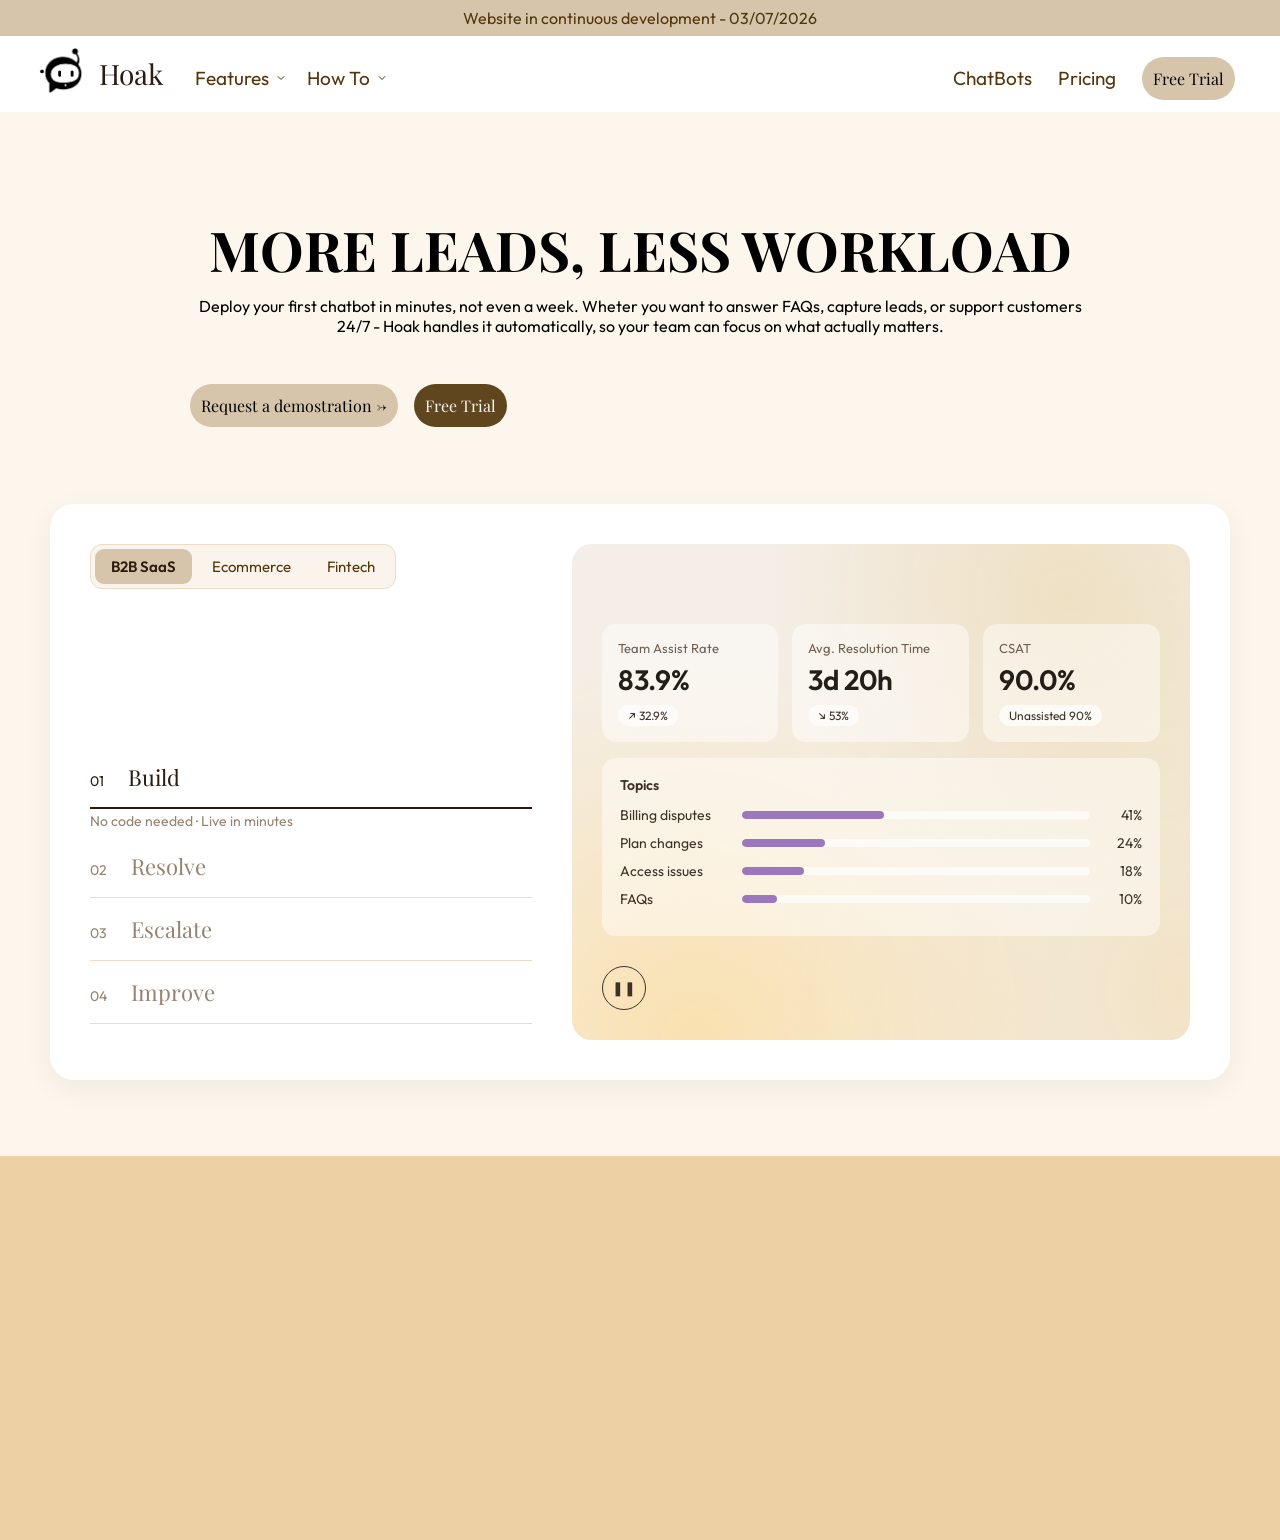
==== index.html @ 3d715a5d "Commit para ver si es posible visualizar mi page" ====
<!DOCTYPE html>
<html lang="en">

<head>
    <meta charset="UTF-8">
    <meta name="viewport" content="width=device-width, initial-scale=1.0">
    <link rel="stylesheet" href="./indexorlakalike.css" type="text/css">
    <title>Prueba</title>
    <link rel="preconnect" href="https://fonts.googleapis.com">
    <link rel="preconnect" href="https://fonts.gstatic.com" crossorigin>
    <link href="https://fonts.googleapis.com/css2?family=Outfit:wght@100..900&display=swap" rel="stylesheet">
    <link rel="preconnect" href="https://fonts.googleapis.com">
    <link rel="preconnect" href="https://fonts.gstatic.com" crossorigin>
    <link href="https://fonts.googleapis.com/css2?family=Inter+Tight:ital,wght@0,100..900;1,100..900&display=swap"
        rel="stylesheet">
    <link rel="preconnect" href="https://fonts.googleapis.com">
    <link rel="preconnect" href="https://fonts.gstatic.com" crossorigin>
    <link href="https://fonts.googleapis.com/css2?family=Playfair+Display:ital,wght@0,400..900;1,400..900&display=swap"
        rel="stylesheet">

    <link rel="preconnect" href="https://fonts.googleapis.com">
    <link rel="preconnect" href="https://fonts.gstatic.com" crossorigin>
    <link
        href="https://fonts.googleapis.com/css2?family=Outfit:wght@100..900&family=Playfair+Display:ital,wght@0,400..900&display=swap"
        rel="stylesheet">
</head>

<body>
    <section class="informative">
        <div class="divInformative">
            Website in continuous development - 03/07/2026
        </div>
    </section>
    <header>
        <nav>
            <div class="structureNav">
                <a href="indexorlakalike.html"><img src="../imagenesTesteo2/hoak.png" alt="WebLogo" class="logo"></a>
                <div class="hoak">Hoak</div>
                <div class="desplegables">
                    <div class="features">
                        Features
                        <svg width="12" height="12" viewBox="0 0 24 24" fill="none">
                            <path d="M6 9l6 6 6-6" stroke="currentColor" stroke-width="2" stroke-linecap="round"
                                stroke-linejoin="round" />
                        </svg>
                        <div class="desplegable">
                            <a href="#">Overview</a>
                            <a href="#">Customization</a>
                            <a href="#">Automation</a>
                            <a href="#">Reporting</a>
                            <a href="#">Searchable Transcripts</a>
                        </div>
                    </div>

                    <div class="features">
                        How To
                        <svg width="12" height="12" viewBox="0 0 24 24" fill="none">
                            <path d="M6 9l6 6 6-6" stroke="currentColor" stroke-width="2" stroke-linecap="round"
                                stroke-linejoin="round" />
                        </svg>
                        <div class="desplegable">
                            <a href="#">Getting Started</a>
                            <a href="#">Tutorials</a>
                            <a href="#">FAQ</a>
                        </div>

                    </div>

                    <div class="features right">ChatBots
                        <div class="pricing">Pricing</div>
                        <button class="boton">Free Trial</button>
                    </div>

                </div>

                </div>
        </nav>
    </header>

    <main>
        <div class="eslogan">
            <h4>MORE LEADS,
                LESS WORKLOAD
            </h4>
            <div class="subEslogan">
                Deploy your first chatbot in minutes, not even a week.
                Wheter you want to answer FAQs, capture leads, or support customers 24/7 - Hoak handles it
                automatically,
                so your team can focus on what actually matters.
            </div>
            <div class="divDemo">
                <button class="botonDemo">Request a demostration →</button>
                <button class="botonFT">Free Trial</button>
            </div>
        </div>
        
        <!--SEPARATION-->

        <section class="showcase">

            <!-- ============ COLUMNA IZQUIERDA ============ -->
            <div class="showcase-left">

                <!-- Pestañas de industria -->
                <div class="tabs">
                    <button class="tab active" data-industry="saas">B2B SaaS</button>
                    <button class="tab" data-industry="ecommerce">Ecommerce</button>
                    <button class="tab" data-industry="fintech">Fintech</button>
                </div>

                <!-- Lista de pasos que rota automáticamente -->
                <ul class="steps">
                    <li class="step active" data-step="0">
                        <span class="step-number">01</span>
                        <span class="step-name">Build</span>
                        <span class="step-desc">No code needed · Live in minutes</span>
                        <span class="step-progress"></span>
                    </li>
                    <li class="step" data-step="1">
                        <span class="step-number">02</span>
                        <span class="step-name">Resolve</span>
                        <span class="step-desc">Answers instantly, 24/7</span>
                        <span class="step-progress"></span>
                    </li>
                    <li class="step" data-step="2">
                        <span class="step-number">03</span>
                        <span class="step-name">Escalate</span>
                        <span class="step-desc">Hands off to your team when needed</span>
                        <span class="step-progress"></span>
                    </li>
                    <li class="step" data-step="3">
                        <span class="step-number">04</span>
                        <span class="step-name">Improve</span>
                        <span class="step-desc">Learns every ticket · ROI analytics built in</span>
                        <span class="step-progress"></span>
                    </li>
                </ul>
            </div>

            <!-- ============ COLUMNA DERECHA (dashboard) ============ -->
            <div class="showcase-right">
                <div class="panel">

                    <div class="metrics">
                        <div class="metric-card">
                            <div class="metric-label">Team Assist Rate</div>
                            <div class="metric-value" id="metric1">0%</div>
                            <span class="metric-badge">↗ 32.9%</span>
                        </div>
                        <div class="metric-card">
                            <div class="metric-label">Avg. Resolution Time</div>
                            <div class="metric-value" id="metric2">3d 20h</div>
                            <span class="metric-badge">↘ 53%</span>
                        </div>
                        <div class="metric-card">
                            <div class="metric-label">CSAT</div>
                            <div class="metric-value" id="metric3">0%</div>
                            <span class="metric-badge">Unassisted 90%</span>
                        </div>
                    </div>

                    <div class="topics">
                        <div class="topics-title">Topics</div>
                        <div class="topic-row">
                            <span class="topic-name">Billing disputes</span>
                            <div class="topic-bar">
                                <div class="topic-fill" data-value="41"></div>
                            </div>
                            <span class="topic-pct">41%</span>
                        </div>
                        <div class="topic-row">
                            <span class="topic-name">Plan changes</span>
                            <div class="topic-bar">
                                <div class="topic-fill" data-value="24"></div>
                            </div>
                            <span class="topic-pct">24%</span>
                        </div>
                        <div class="topic-row">
                            <span class="topic-name">Access issues</span>
                            <div class="topic-bar">
                                <div class="topic-fill" data-value="18"></div>
                            </div>
                            <span class="topic-pct">18%</span>
                        </div>
                        <div class="topic-row">
                            <span class="topic-name">FAQs</span>
                            <div class="topic-bar">
                                <div class="topic-fill" data-value="10"></div>
                            </div>
                            <span class="topic-pct">10%</span>
                        </div>
                    </div>

                    <button class="pause-btn" id="pauseBtn">❚❚</button>

                </div>
            </div>

        </section>

        <div class="segundobloque">
            
        </div>

        <!-- Conexión con tu archivo JavaScript externo.
     Va al FINAL del body para que cuando se ejecute,
     todos los elementos HTML ya existan -->
        <script src="./script.js"></script>



    </main>


</body>

</html>
---- indexorlakalike.css ----
body {
  font-family: "Inter Tight", sans-serif;
  font-optical-sizing: auto;
  font-weight: 16px;
  font-style: normal;
  background-color: rgb(253, 246, 237);
  margin: 0;
  padding: 0;
}

header {
  position: sticky;
  top: 0;
  z-index: 100;
}

.informative {
  text-align: center;
  padding: 8px;
  background-color: rgb(214, 197, 171);
  font-size: 16px;
  position: relative;
}

.divInformative {
  font-family: "Outfit", sans-serif;
  font-optical-sizing: auto;
  font-weight: 12px;
  font-style: normal;
  color: rgb(83, 54, 10);
}

.structureNav {
  font-family: "Playfair Display", serif;
  font-optical-sizing: auto;
  font-weight: 20px;
  font-style: normal;
  background-color: rgb(255, 255, 255);
  position: relative;
  padding: 12px;
  display: flex;
  align-items: center;
  gap: 12px;
}

.logo {
  width: 50px;
  position: relative;
  margin-left: 25px;
}

.hoak {
  color: rgb(45, 27, 16);
  position: relative;
  display: flex;
  font-size: 28px;
}

.features {
  padding-top: 6px;
  color: rgb(83, 54, 10);
  position: relative;
  display: flex;
  font-size: 19px;
  padding-left: 20px;
  display: inline-flex;
  align-items: center;
  gap: 6px;
  cursor: pointer;
}

.right {
  margin-left: auto;
  margin-right: 3%;
}

.pricing {
  padding-left: 20px;
  padding-right: 20px;
}

.desplegables {
  font-family: "Outfit", sans-serif;
  font-optical-sizing: auto;
  font-weight: 9px;
  font-style: normal;
  padding-top: 2.9px;
  color: rgb(107, 66, 38);
  display: flex;
  align-items: center;
  flex: 2;
}

.features svg {
  transition: transform 0.5s ease;
}

.features:hover svg {
  transform: rotate(180deg);
}

.desplegable {
  display: block;
  opacity: 0;
  visibility: hidden;
  transition: opacity 0.4s ease, visibility 0.4s ease;
  position: absolute;
  top: 100%;
  left: 0;
  background: rgb(255, 255, 255);
  min-width: 220px;
  box-shadow: 0 4px 12px rgba(0, 0, 0, 0.08);
  border-radius: 11px;
  z-index: 1000;
  padding: 4px 0;
  border: 1px solid rgb(236, 220, 200);
}

.desplegable a {
  display: block;
  padding: 12px 16px;
  color: rgb(74, 46, 24);
  text-decoration: none;
  font-weight: 600;
  font-size: 14px;
  border-bottom: 1px solid rgb(245, 236, 224);
  border-radius: 11px;
}

.desplegable a:last-child {
  border-bottom: none;
}

.desplegable a:hover {
  background: rgb(253, 243, 231);
  color: rgb(139, 94, 26);
}

.features:hover .desplegable {
  opacity: 1;
  visibility: visible;
}

.boton {
  font-family: "Playfair Display", serif;
  font-optical-sizing: auto;
  font-size: 16px;
  background-color: rgb(214, 197, 171);
  border-radius: 90px;
  padding: 11px;
  display: flex;
  border: none;
  position: static;
}

.boton:hover {
  background-color: rgb(204, 188, 167);
  color: rgb(45, 27, 16);
  cursor: pointer;
}

main {
  font-family: "Outfit", sans-serif;
  font-optical-sizing: auto;
}

.eslogan {
  font-family: "Playfair Display", serif;
  font-optical-sizing: auto;
  text-align: center;
  font-size: 200px;
  max-width: 900px;
  margin: 0 auto;
}

h4 {
  text-align: center;
  margin-top: 100px;
  font-size: 55px;
  margin-bottom: 10px;
}

.subEslogan {
  font-family: "Outfit", sans-serif;
  font-optical-sizing: auto;
  font-size: 16px;
  position: static;
}

.divDemo {
  display: flex;
  justify-content: flex-start;
  align-items: center;
  gap: 16px;
  margin-top: 30px;
}

.botonDemo {
  font-family: "Playfair Display", serif;
  font-optical-sizing: auto;
  font-size: 16px;
  background-color: rgb(214, 197, 171);
  border-radius: 90px;
  padding: 11px;
  display: flex;
  position: static;
  border: none;
  margin-top: 2%;
}

.botonDemo:hover {
  background-color: rgb(204, 188, 167);
  color: rgb(45, 27, 16);
  cursor: pointer;
}

.botonFT {
  font-family: "Playfair Display", serif;
  font-optical-sizing: auto;
  font-size: 16px;
  background-color: rgb(96, 70, 31);
  color: rgb(247, 245, 243);
  border-radius: 90px;
  padding: 11px;
  display: flex;
  position: static;
  border: none;
  margin-top: 2%;
}

.botonFT:hover {
  background-color: rgb(213, 193, 168);
  color: rgb(50, 29, 16);
  cursor: pointer;
}

/*SEPARATION*/

.showcase {
  max-width: 1100px;
  margin: 0 auto;
  display: flex;
  gap: 40px;
  background: rgb(255, 255, 255);
  border-radius: 24px;
  padding: 40px;
  margin-top: 6%;
  margin-bottom: 6%;
  box-shadow: 0 8px 30px rgba(0, 0, 0, 0.06);
}
 
.showcase-left {
  flex: 1;
  display: flex;
  flex-direction: column;
}
 
.showcase-right {
  flex: 1.4;
}
 
/* ============================================
   3. PESTAÑAS (B2B SaaS / E>commerce / Fintech)
   ============================================ */
.tabs {
  display: inline-flex;
  gap: 4px;
  background: rgb(250, 244, 236);
  border: 1px solid rgb(236, 220, 200);
  border-radius: 12px;
  padding: 4px;
  align-self: flex-start;
}
 
.tab {
  font-family: "Outfit", sans-serif;
  font-size: 15px;
  border: none;
  background: transparent;
  padding: 8px 16px;
  border-radius: 9px;
  cursor: pointer;
  color: rgb(83, 54, 10);
}
 
/* La pestaña activa se resalta con tu color de marca */
.tab.active {
  background: rgb(214, 197, 171);
  color: rgb(45, 27, 16);
  font-weight: 600;
}
 
/* ============================================
   4. LISTA DE PASOS (01 Build, 02 Resolve...)
   ============================================ */
.steps {
  margin-top: auto; /* empuja la lista hacia abajo */
  list-style: none;
  padding: 0;
}
 
.step {
  display: flex;
  align-items: baseline;
  gap: 24px;
  padding: 16px 0;
  border-bottom: 1px solid rgb(236, 220, 200);
  cursor: pointer;
  position: relative; /* referencia para la barra de progreso */
  color: rgb(150, 130, 110);
  transition: color 0.3s ease;
}
 
.step-number {
  font-size: 14px;
}
 
.step-name {
  font-family: "Playfair Display", serif;
  font-size: 22px;
}
 
/* El paso activo se oscurece */
.step.active {
  color: rgb(45, 27, 16);
}
 
/* Descripción que solo se ve en el paso activo */
.step-desc {
  display: none;
  position: absolute;
  bottom: -22px;
  left: 0;
  font-size: 14px;
  color: rgb(150, 130, 110);
}
 
.step.active .step-desc {
  display: block;
}
 
/* La rayita de progreso bajo el paso activo.
   Se anima de 0% a 100% de ancho con JS + transition */
.step-progress {
  position: absolute;
  bottom: -1px;
  left: 0;
  height: 2px;
  width: 0%;
  background: rgb(45, 27, 16);
}
 
.step.active .step-progress {
  transition: width 5s linear; /* 5s = duración de cada paso */
}
 
/* Deja hueco extra bajo el paso activo para su descripción */
.step.active {
  margin-bottom: 26px;
}
 
/* ============================================
   5. PANEL DERECHO (el "dashboard")
   ============================================ */
.panel {
  border-radius: 20px;
  padding: 80px 30px 30px;
  position: relative;
  overflow: hidden;
  /* El fondo difuminado: varios degradados radiales suaves */
  background:
    radial-gradient(circle at 80% 10%, rgba(234, 213, 166, 0.55), transparent 45%),
    radial-gradient(circle at 100% 90%, rgba(241, 218, 171, 0.55), transparent 55%),
    radial-gradient(circle at 20% 100%, rgba(255, 214, 130, 0.55), transparent 55%),
    rgb(244, 238, 230);
}
 
/* --- Tarjetas de métricas --- */
.metrics {
  display: flex;
  gap: 14px;
  margin-bottom: 16px;
}
 
.metric-card {
  flex: 1;
  background: rgba(255, 255, 255, 0.45);
  border-radius: 14px;
  padding: 16px;
}
 
.metric-label {
  font-size: 13px;
  color: rgb(110, 95, 80);
  margin-bottom: 6px;
}
 
.metric-value {
  font-size: 28px;
  font-weight: 600;
  color: rgb(35, 30, 25);
}
 
.metric-badge {
  display: inline-block;
  margin-top: 8px;
  font-size: 12px;
  background: rgba(255, 255, 255, 0.7);
  border-radius: 20px;
  padding: 3px 10px;
  color: rgb(60, 50, 40);
}
 
/* --- Bloque de topics con barras --- */
.topics {
  background: rgba(255, 255, 255, 0.45);
  border-radius: 14px;
  padding: 18px;
}
 
.topics-title {
  font-size: 14px;
  font-weight: 600;
  color: rgb(60, 50, 40);
  margin-bottom: 12px;
}
 
.topic-row {
  display: flex;
  align-items: center;
  gap: 12px;
  margin-bottom: 10px;
  font-size: 14px;
  color: rgb(60, 50, 40);
}
 
.topic-name {
  width: 110px;
}
 
/* La barra: un fondo claro y dentro un relleno morado
   cuyo width en % ES el dato */
.topic-bar {
  flex: 1;
  height: 8px;
  background: rgba(255, 255, 255, 0.7);
  border-radius: 8px;
  overflow: hidden;
}
 
.topic-fill {
  height: 100%;
  width: 0%; /* empieza en 0 y JS la anima a su valor */
  background: rgb(155, 120, 190);
  border-radius: 8px;
  transition: width 1s ease;
}
 
.topic-pct {
  width: 40px;
  text-align: right;
}
 
/* --- Botón de pausa --- */
.pause-btn {
  margin-top: 30px;
  width: 44px;
  height: 44px;
  border-radius: 50%;
  border: 1px solid rgb(60, 50, 40);
  background: transparent;
  cursor: pointer;
  font-size: 14px;
  color: rgb(60, 50, 40);
}
 
/* ============================================
   6. RESPONSIVE: en móvil, una columna
   ============================================ */
@media (max-width: 768px) {
  .showcase {
    flex-direction: column;
    padding: 20px;
  }
  .steps {
    margin-top: 30px;
  }
}

.segundobloque {
  background-color: rgb(237, 209, 165);
  padding: 15%;
}
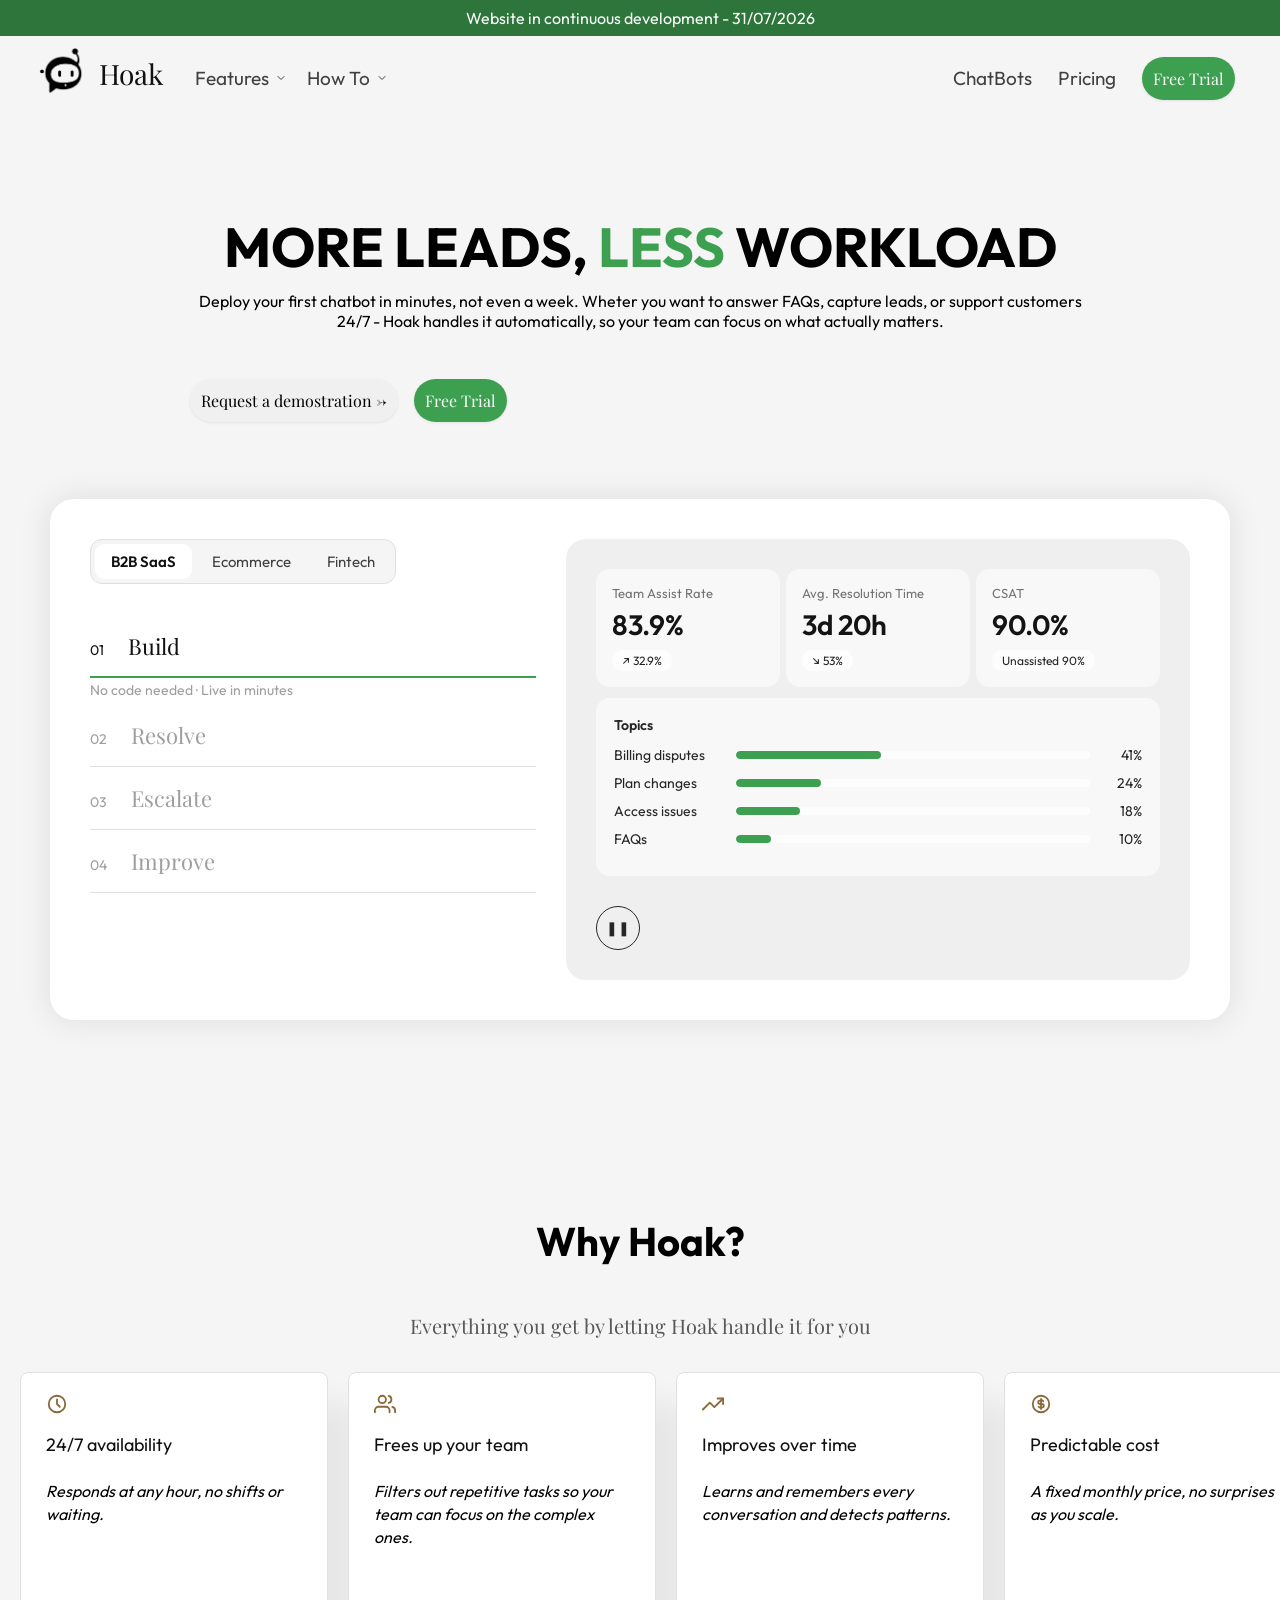
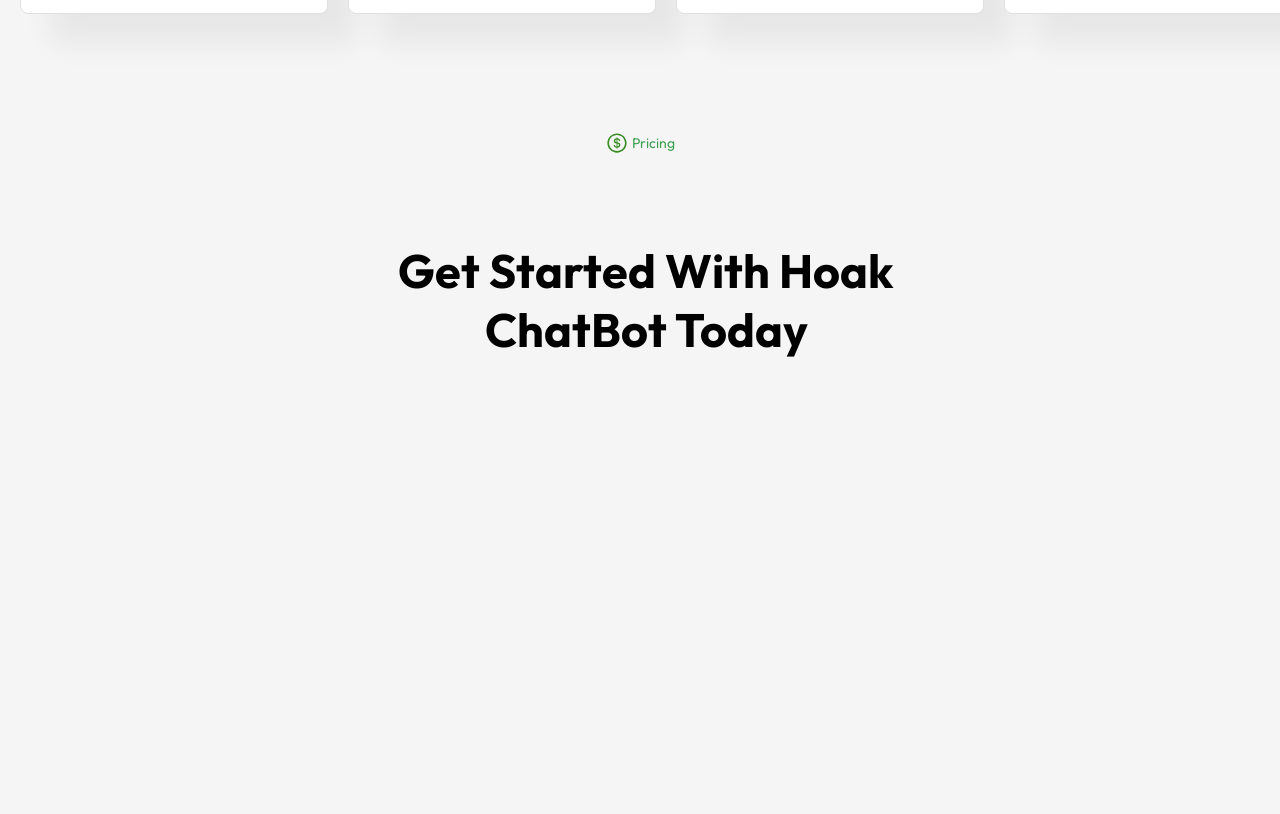
==== commit 5cc4f52e: "cambio radical de diseño" ====
--- a/index.html
+++ b/index.html
@@ -2,6 +2,7 @@
 <html lang="en">
 
 <head>
+    <meta name="viewport" content="width=device-width, initial-scale=1.0">
     <meta charset="UTF-8">
     <meta name="viewport" content="width=device-width, initial-scale=1.0">
     <link rel="stylesheet" href="./indexorlakalike.css" type="text/css">
@@ -28,13 +29,13 @@
 <body>
     <section class="informative">
         <div class="divInformative">
-            Website in continuous development - 03/07/2026
+            Website in continuous development - 31/07/2026
         </div>
     </section>
     <header>
         <nav>
             <div class="structureNav">
-                <a href="indexorlakalike.html"><img src="../imagenesTesteo2/hoak.png" alt="WebLogo" class="logo"></a>
+                <a href="index.html"><img src="hoak.png" alt="WebLogo" class="logo"></a>
                 <div class="hoak">Hoak</div>
                 <div class="desplegables">
                     <div class="features">
@@ -73,14 +74,14 @@
 
                 </div>
 
-                </div>
+            </div>
         </nav>
     </header>
 
     <main>
         <div class="eslogan">
             <h4>MORE LEADS,
-                LESS WORKLOAD
+                <span class="less">LESS</span> WORKLOAD
             </h4>
             <div class="subEslogan">
                 Deploy your first chatbot in minutes, not even a week.
@@ -93,7 +94,7 @@
                 <button class="botonFT">Free Trial</button>
             </div>
         </div>
-        
+
         <!--SEPARATION-->
 
         <section class="showcase">
@@ -199,8 +200,79 @@
         </section>
 
         <div class="segundobloque">
-            
-        </div>
+            <h3 class="porque">Why Hoak?</h3>
+            <div class="subPorque">
+                Everything you get by letting Hoak handle it for you
+            </div>
+            <div class="cards">
+                <div class="card">
+                    <svg width="22" height="22" viewBox="0 0 24 24" fill="none" stroke="#8A6A3C" stroke-width="2"
+                        stroke-linecap="round" stroke-linejoin="round">
+                        <circle cx="12" cy="12" r="9" />
+                        <polyline points="12 7 12 12 15 15" />
+                    </svg>
+                    <p class="colorTCC">24/7 availability<br><br><em class="colorTC">Responds at any hour, no shifts or
+                            waiting.</em></p>
+                </div>
+                <div class="card">
+                    <svg width="22" height="22" viewBox="0 0 24 24" fill="none" stroke="#8A6A3C" stroke-width="2"
+                        stroke-linecap="round" stroke-linejoin="round">
+                        <path d="M17 21v-2a4 4 0 0 0-4-4H5a4 4 0 0 0-4 4v2" />
+                        <circle cx="9" cy="7" r="4" />
+                        <path d="M23 21v-2a4 4 0 0 0-3-3.87" />
+                        <path d="M16 3.13a4 4 0 0 1 0 7.75" />
+                    </svg>
+                    <p class="colorTCC">Frees up your team<br><br><em class="colorTC">Filters out repetitive tasks so
+                            your team can focus on the complex ones.</em></p>
+                </div>
+                <div class="card">
+                    <svg width="22" height="22" viewBox="0 0 24 24" fill="none" stroke="#8A6A3C" stroke-width="2"
+                        stroke-linecap="round" stroke-linejoin="round">
+                        <polyline points="23 6 13.5 15.5 8.5 10.5 1 18" />
+                        <polyline points="17 6 23 6 23 12" />
+                    </svg>
+                    <p class="colorTCC">Improves over time<br><br><em class="colorTC">Learns and remembers every
+                            conversation and detects patterns.</em></p>
+                </div>
+                <div class="card">
+                    <svg width="22" height="22" viewBox="0 0 24 24" fill="none" stroke="#8A6A3C" stroke-width="2"
+                        stroke-linecap="round" stroke-linejoin="round">
+                        <circle cx="12" cy="12" r="9" />
+                        <path
+                            d="M14.5 9a2.5 2.5 0 0 0-2.5-1H11a2 2 0 0 0 0 4h2a2 2 0 0 1 0 4h-1a2.5 2.5 0 0 1-2.5-1M12 6.5v11" />
+                    </svg>
+                    <p class="colorTCC">Predictable cost<br><br><em class="colorTC">A fixed monthly price, no surprises
+                            as you scale.</em></p>
+                </div>
+                <div class="card">
+                    <svg width="22" height="22" viewBox="0 0 24 24" fill="none" stroke="#8A6A3C" stroke-width="2"
+                        stroke-linecap="round" stroke-linejoin="round">
+                        <path d="M9 2v6" />
+                        <path d="M15 2v6" />
+                        <path d="M6 8h12a1 1 0 0 1 1 1v3a7 7 0 0 1-7 7h0a7 7 0 0 1-7-7V9a1 1 0 0 1 1-1z" />
+                        <path d="M12 19v3" />
+                    </svg>
+                    <p class="colorTCC">Ready in minutes<br><br><em class="colorTC">Copy a single line of code and your
+                            chatbot is already live.</em></p>
+                </div>
+            </div>
+        </div>
+
+        <div class="tercerBloque">
+            <div class="price">
+                <svg xmlns="http://www.w3.org/2000/svg" width="22" height="22" viewBox="0 0 1024 1024">
+                    <path fill="#388c21"
+                        d="M512 64C264.6 64 64 264.6 64 512s200.6 448 448 448s448-200.6 448-448S759.4 64 512 64zm0 820c-205.4 0-372-166.6-372-372s166.6-372 372-372s372 166.6 372 372s-166.6 372-372 372zm47.7-395.2l-25.4-5.9V348.6c38 5.2 61.5 29 65.5 58.2c.5 4 3.9 6.9 7.9 6.9h44.9c4.7 0 8.4-4.1 8-8.8c-6.1-62.3-57.4-102.3-125.9-109.2V263c0-4.4-3.6-8-8-8h-28.1c-4.4 0-8 3.6-8 8v33c-70.8 6.9-126.2 46-126.2 119c0 67.6 49.8 100.2 102.1 112.7l24.7 6.3v142.7c-44.2-5.9-69-29.5-74.1-61.3c-.6-3.8-4-6.6-7.9-6.6H363c-4.7 0-8.4 4-8 8.7c4.5 55 46.2 105.6 135.2 112.1V761c0 4.4 3.6 8 8 8h28.4c4.4 0 8-3.6 8-8.1l-.2-31.7c78.3-6.9 134.3-48.8 134.3-124c-.1-69.4-44.2-100.4-109-116.4zm-68.6-16.2c-5.6-1.6-10.3-3.1-15-5c-33.8-12.2-49.5-31.9-49.5-57.3c0-36.3 27.5-57 64.5-61.7v124zM534.3 677V543.3c3.1.9 5.9 1.6 8.8 2.2c47.3 14.4 63.2 34.4 63.2 65.1c0 39.1-29.4 62.6-72 66.4z" />
+                </svg>Pricing
+            </div>
+
+            <div class="cardsPrice">
+                <h3>Get Started With Hoak ChatBot Today</h3>
+            </div>
+        </div>
+
+
+
 
         <!-- Conexión con tu archivo JavaScript externo.
      Va al FINAL del body para que cuando se ejecute,
--- a/indexorlakalike.css
+++ b/indexorlakalike.css
@@ -3,7 +3,7 @@
   font-optical-sizing: auto;
   font-weight: 16px;
   font-style: normal;
-  background-color: rgb(253, 246, 237);
+  background-color: #F5F5F6;
   margin: 0;
   padding: 0;
 }
@@ -17,7 +17,7 @@
 .informative {
   text-align: center;
   padding: 8px;
-  background-color: rgb(214, 197, 171);
+  background-color: #2d753a;
   font-size: 16px;
   position: relative;
 }
@@ -27,7 +27,7 @@
   font-optical-sizing: auto;
   font-weight: 12px;
   font-style: normal;
-  color: rgb(83, 54, 10);
+  color: #FFFFFF;
 }
 
 .structureNav {
@@ -35,7 +35,7 @@
   font-optical-sizing: auto;
   font-weight: 20px;
   font-style: normal;
-  background-color: rgb(255, 255, 255);
+  background-color: #F5F5F6;
   position: relative;
   padding: 12px;
   display: flex;
@@ -50,7 +50,7 @@
 }
 
 .hoak {
-  color: rgb(45, 27, 16);
+  color: #111111;
   position: relative;
   display: flex;
   font-size: 28px;
@@ -58,7 +58,7 @@
 
 .features {
   padding-top: 6px;
-  color: rgb(83, 54, 10);
+  color: #404040;
   position: relative;
   display: flex;
   font-size: 19px;
@@ -85,7 +85,7 @@
   font-weight: 9px;
   font-style: normal;
   padding-top: 2.9px;
-  color: rgb(107, 66, 38);
+  color: #595959;
   display: flex;
   align-items: center;
   flex: 2;
@@ -107,23 +107,23 @@
   position: absolute;
   top: 100%;
   left: 0;
-  background: rgb(255, 255, 255);
+  background: #FFFFFF;
   min-width: 220px;
   box-shadow: 0 4px 12px rgba(0, 0, 0, 0.08);
   border-radius: 11px;
   z-index: 1000;
   padding: 4px 0;
-  border: 1px solid rgb(236, 220, 200);
+  border: 1px solid #E0E0E0;
 }
 
 .desplegable a {
   display: block;
   padding: 12px 16px;
-  color: rgb(74, 46, 24);
+  color: #222222;
   text-decoration: none;
   font-weight: 600;
   font-size: 14px;
-  border-bottom: 1px solid rgb(245, 236, 224);
+  border-bottom: 1px solid #EDEDED;
   border-radius: 11px;
 }
 
@@ -132,8 +132,8 @@
 }
 
 .desplegable a:hover {
-  background: rgb(253, 243, 231);
-  color: rgb(139, 94, 26);
+  background: #F0F4F1;
+  color: #111111;
 }
 
 .features:hover .desplegable {
@@ -145,17 +145,19 @@
   font-family: "Playfair Display", serif;
   font-optical-sizing: auto;
   font-size: 16px;
-  background-color: rgb(214, 197, 171);
+  background-color: #3da050;
   border-radius: 90px;
   padding: 11px;
   display: flex;
   border: none;
   position: static;
+  color: white;
+  box-shadow: 0 1px 3px rgba(0, 0, 0, 0.08);
 }
 
 .boton:hover {
-  background-color: rgb(204, 188, 167);
-  color: rgb(45, 27, 16);
+  background-color: black;
+  color: white;
   cursor: pointer;
 }
 
@@ -174,12 +176,18 @@
 }
 
 h4 {
+  font-family: "Outfit", sans-serif;
+  font-optical-sizing: auto;
   text-align: center;
   margin-top: 100px;
   font-size: 55px;
   margin-bottom: 10px;
 }
 
+.less {
+  color: #3da050;
+}
+
 .subEslogan {
   font-family: "Outfit", sans-serif;
   font-optical-sizing: auto;
@@ -199,18 +207,19 @@
   font-family: "Playfair Display", serif;
   font-optical-sizing: auto;
   font-size: 16px;
-  background-color: rgb(214, 197, 171);
+  background-color: #F0F0F0;
   border-radius: 90px;
   padding: 11px;
   display: flex;
   position: static;
   border: none;
   margin-top: 2%;
+  box-shadow: 0 1px 3px rgba(0, 0, 0, 0.08);
 }
 
 .botonDemo:hover {
-  background-color: rgb(204, 188, 167);
-  color: rgb(45, 27, 16);
+  background-color: #E5E5E5;
+  color: #111111;
   cursor: pointer;
 }
 
@@ -218,19 +227,20 @@
   font-family: "Playfair Display", serif;
   font-optical-sizing: auto;
   font-size: 16px;
-  background-color: rgb(96, 70, 31);
-  color: rgb(247, 245, 243);
+  background-color: #3da050;
+  color: #FFFFFF;
   border-radius: 90px;
   padding: 11px;
   display: flex;
   position: static;
   border: none;
   margin-top: 2%;
+  box-shadow: 0 1px 3px rgba(0, 0, 0, 0.08);
 }
 
 .botonFT:hover {
-  background-color: rgb(213, 193, 168);
-  color: rgb(50, 29, 16);
+  background-color: #2E2E2E;
+  color: #FFFFFF;
   cursor: pointer;
 }
 
@@ -240,38 +250,39 @@
   max-width: 1100px;
   margin: 0 auto;
   display: flex;
-  gap: 40px;
-  background: rgb(255, 255, 255);
+  gap: 30px;
+  background: #FFFFFF;
+  border: #111111;
   border-radius: 24px;
   padding: 40px;
   margin-top: 6%;
   margin-bottom: 6%;
-  box-shadow: 0 8px 30px rgba(0, 0, 0, 0.06);
-}
- 
+  box-shadow: 0 0 30px 4px rgba(0, 0, 0, 0.08);
+}
+
 .showcase-left {
   flex: 1;
   display: flex;
   flex-direction: column;
 }
- 
+
 .showcase-right {
   flex: 1.4;
 }
- 
+
 /* ============================================
    3. PESTAÑAS (B2B SaaS / E>commerce / Fintech)
    ============================================ */
 .tabs {
   display: inline-flex;
   gap: 4px;
-  background: rgb(250, 244, 236);
-  border: 1px solid rgb(236, 220, 200);
+  background: #F5F5F5;
+  border: 1px solid #E0E0E0;
   border-radius: 12px;
   padding: 4px;
   align-self: flex-start;
 }
- 
+
 .tab {
   font-family: "Outfit", sans-serif;
   font-size: 15px;
@@ -280,51 +291,52 @@
   padding: 8px 16px;
   border-radius: 9px;
   cursor: pointer;
-  color: rgb(83, 54, 10);
-}
- 
+  color: #404040;
+}
+
 /* La pestaña activa se resalta con tu color de marca */
 .tab.active {
-  background: rgb(214, 197, 171);
-  color: rgb(45, 27, 16);
+  background: #FFFFFF;
+  color: #111111;
   font-weight: 600;
 }
- 
+
 /* ============================================
    4. LISTA DE PASOS (01 Build, 02 Resolve...)
    ============================================ */
 .steps {
-  margin-top: auto; /* empuja la lista hacia abajo */
+  margin-top: 7%;
   list-style: none;
   padding: 0;
 }
- 
+
 .step {
   display: flex;
   align-items: baseline;
   gap: 24px;
   padding: 16px 0;
-  border-bottom: 1px solid rgb(236, 220, 200);
+  border-bottom: 1px solid #E0E0E0;
   cursor: pointer;
-  position: relative; /* referencia para la barra de progreso */
-  color: rgb(150, 130, 110);
+  position: relative;
+  /* referencia para la barra de progreso */
+  color: #9E9E9E;
   transition: color 0.3s ease;
 }
- 
+
 .step-number {
   font-size: 14px;
 }
- 
+
 .step-name {
   font-family: "Playfair Display", serif;
   font-size: 22px;
 }
- 
+
 /* El paso activo se oscurece */
 .step.active {
-  color: rgb(45, 27, 16);
-}
- 
+  color: #111111;
+}
+
 /* Descripción que solo se ve en el paso activo */
 .step-desc {
   display: none;
@@ -332,13 +344,13 @@
   bottom: -22px;
   left: 0;
   font-size: 14px;
-  color: rgb(150, 130, 110);
-}
- 
+  color: #9E9E9E;
+}
+
 .step.active .step-desc {
   display: block;
 }
- 
+
 /* La rayita de progreso bajo el paso activo.
    Se anima de 0% a 100% de ancho con JS + transition */
 .step-progress {
@@ -347,133 +359,131 @@
   left: 0;
   height: 2px;
   width: 0%;
-  background: rgb(45, 27, 16);
-}
- 
+  background: #3da050;
+}
+
 .step.active .step-progress {
-  transition: width 5s linear; /* 5s = duración de cada paso */
-}
- 
+  transition: width 5s linear;
+  /* 5s = duración de cada paso */
+}
+
 /* Deja hueco extra bajo el paso activo para su descripción */
 .step.active {
   margin-bottom: 26px;
 }
- 
+
 /* ============================================
    5. PANEL DERECHO (el "dashboard")
    ============================================ */
 .panel {
   border-radius: 20px;
-  padding: 80px 30px 30px;
+  padding: 30px 30px 30px;
   position: relative;
   overflow: hidden;
   /* El fondo difuminado: varios degradados radiales suaves */
-  background:
-    radial-gradient(circle at 80% 10%, rgba(234, 213, 166, 0.55), transparent 45%),
-    radial-gradient(circle at 100% 90%, rgba(241, 218, 171, 0.55), transparent 55%),
-    radial-gradient(circle at 20% 100%, rgba(255, 214, 130, 0.55), transparent 55%),
-    rgb(244, 238, 230);
-}
- 
+  background: #f0efef;
+}
+
 /* --- Tarjetas de métricas --- */
 .metrics {
   display: flex;
-  gap: 14px;
-  margin-bottom: 16px;
-}
- 
+  margin-bottom: 11px;
+  gap: 6px;
+}
+
 .metric-card {
   flex: 1;
-  background: rgba(255, 255, 255, 0.45);
+  background: rgba(255, 255, 255, 0.6);
   border-radius: 14px;
   padding: 16px;
 }
- 
+
 .metric-label {
   font-size: 13px;
-  color: rgb(110, 95, 80);
+  color: #737373;
   margin-bottom: 6px;
 }
- 
+
 .metric-value {
   font-size: 28px;
   font-weight: 600;
-  color: rgb(35, 30, 25);
-}
- 
+  color: #141414;
+}
+
 .metric-badge {
   display: inline-block;
   margin-top: 8px;
   font-size: 12px;
-  background: rgba(255, 255, 255, 0.7);
+  background: rgba(255, 255, 255, 0.8);
   border-radius: 20px;
   padding: 3px 10px;
-  color: rgb(60, 50, 40);
-}
- 
+  color: #262626;
+}
+
 /* --- Bloque de topics con barras --- */
 .topics {
-  background: rgba(255, 255, 255, 0.45);
+  background: rgba(255, 255, 255, 0.6);
   border-radius: 14px;
   padding: 18px;
 }
- 
+
 .topics-title {
   font-size: 14px;
   font-weight: 600;
-  color: rgb(60, 50, 40);
+  color: #262626;
   margin-bottom: 12px;
 }
- 
+
 .topic-row {
   display: flex;
   align-items: center;
   gap: 12px;
   margin-bottom: 10px;
   font-size: 14px;
-  color: rgb(60, 50, 40);
-}
- 
+  color: #262626;
+}
+
 .topic-name {
   width: 110px;
 }
- 
-/* La barra: un fondo claro y dentro un relleno morado
+
+/* La barra: un fondo claro y dentro un relleno naranja
    cuyo width en % ES el dato */
 .topic-bar {
   flex: 1;
   height: 8px;
-  background: rgba(255, 255, 255, 0.7);
+  background: rgba(255, 255, 255, 0.8);
   border-radius: 8px;
   overflow: hidden;
 }
- 
+
 .topic-fill {
   height: 100%;
-  width: 0%; /* empieza en 0 y JS la anima a su valor */
-  background: rgb(155, 120, 190);
+  width: 0%;
+  /* empieza en 0 y JS la anima a su valor */
+  background: #3da050;
   border-radius: 8px;
   transition: width 1s ease;
 }
- 
+
 .topic-pct {
   width: 40px;
   text-align: right;
 }
- 
+
 /* --- Botón de pausa --- */
 .pause-btn {
   margin-top: 30px;
   width: 44px;
   height: 44px;
   border-radius: 50%;
-  border: 1px solid rgb(60, 50, 40);
+  border: 1px solid #262626;
   background: transparent;
   cursor: pointer;
   font-size: 14px;
-  color: rgb(60, 50, 40);
-}
- 
+  color: #262626;
+}
+
 /* ============================================
    6. RESPONSIVE: en móvil, una columna
    ============================================ */
@@ -482,12 +492,115 @@
     flex-direction: column;
     padding: 20px;
   }
+
   .steps {
-    margin-top: 30px;
+    margin-top: 10px;
   }
 }
 
 .segundobloque {
-  background-color: rgb(237, 209, 165);
-  padding: 15%;
+  font-family: "Playfair Display", serif;
+  font-optical-sizing: auto;
+  background-color: #F5F5F6;
+  padding-top: 80px;
+
+}
+
+.porque {
+  font-size: 40px;
+  text-align: center;
+  font-family: "Outfit", sans-serif;
+  font-optical-sizing: auto;
+}
+
+.subPorque {
+  font-size: 20px;
+  padding-top: 6px;
+  color: #595959;
+  text-align: center;
+}
+
+.cards {
+  margin-top: 1%;
+  padding-top: 20px;
+  display: flex;
+  width: 1640px;
+  height: 320px;
+  margin-left: auto;
+  margin-right: auto;
+}
+
+.card {
+  font-family: "Outfit", sans-serif;
+  font-optical-sizing: auto;
+  font-size: 16px;
+  background: #FFFFFF;
+  border: 1px solid #E0E0E0;
+  border-radius: 8px;
+  padding-top: 20px;
+  display: flex;
+  flex-direction: column;
+  width: 300px;
+  height: 220px;
+  display: flex;
+  margin-left: 20px;
+  padding-left: 25px;
+  padding-right: 25px;
+  box-shadow: 30px 30px 30px rgba(0.06, 0.06, 0.06, 0.06);
+}
+
+.colorTC {
+  color: black;
+  font-size: 16px;
+}
+
+.colorTCC {
+  color: #111111;
+  font-weight: 300px;
+  font-size: 18px;
+}
+
+.tercerBloque {
+  background-color: #F5F5F6;
+  font-family: "Outfit", sans-serif;
+  font-optical-sizing: auto;
+}
+
+.price {
+  text-align: center;
+  gap: 4px;
+  font-size: 14px;
+  background-color: #F5F5F6;
+  padding: 40px 60px;
+  align-items: center;
+  display: flex;
+  justify-content: center;
+  color: #3da050;
+}
+
+.cardsPrice {
+  background-color: #F5F5F5;
+  text-align: center;
+  display: flex;
+  width: 640px;
+  height: 620px;
+  margin-left: auto;
+  margin-right: auto;
+  padding-left:12px;
+  font-size: 40px;
+}
+
+
+@media (max-width: 768px) {
+  .hero h1 {
+    font-size: 2rem;
+    /* título más pequeño en móvil */
+  }
+
+  nav {
+    flex-direction: column;
+    /* menú en vertical */
+  }
+
+  /* etc. */
 }
